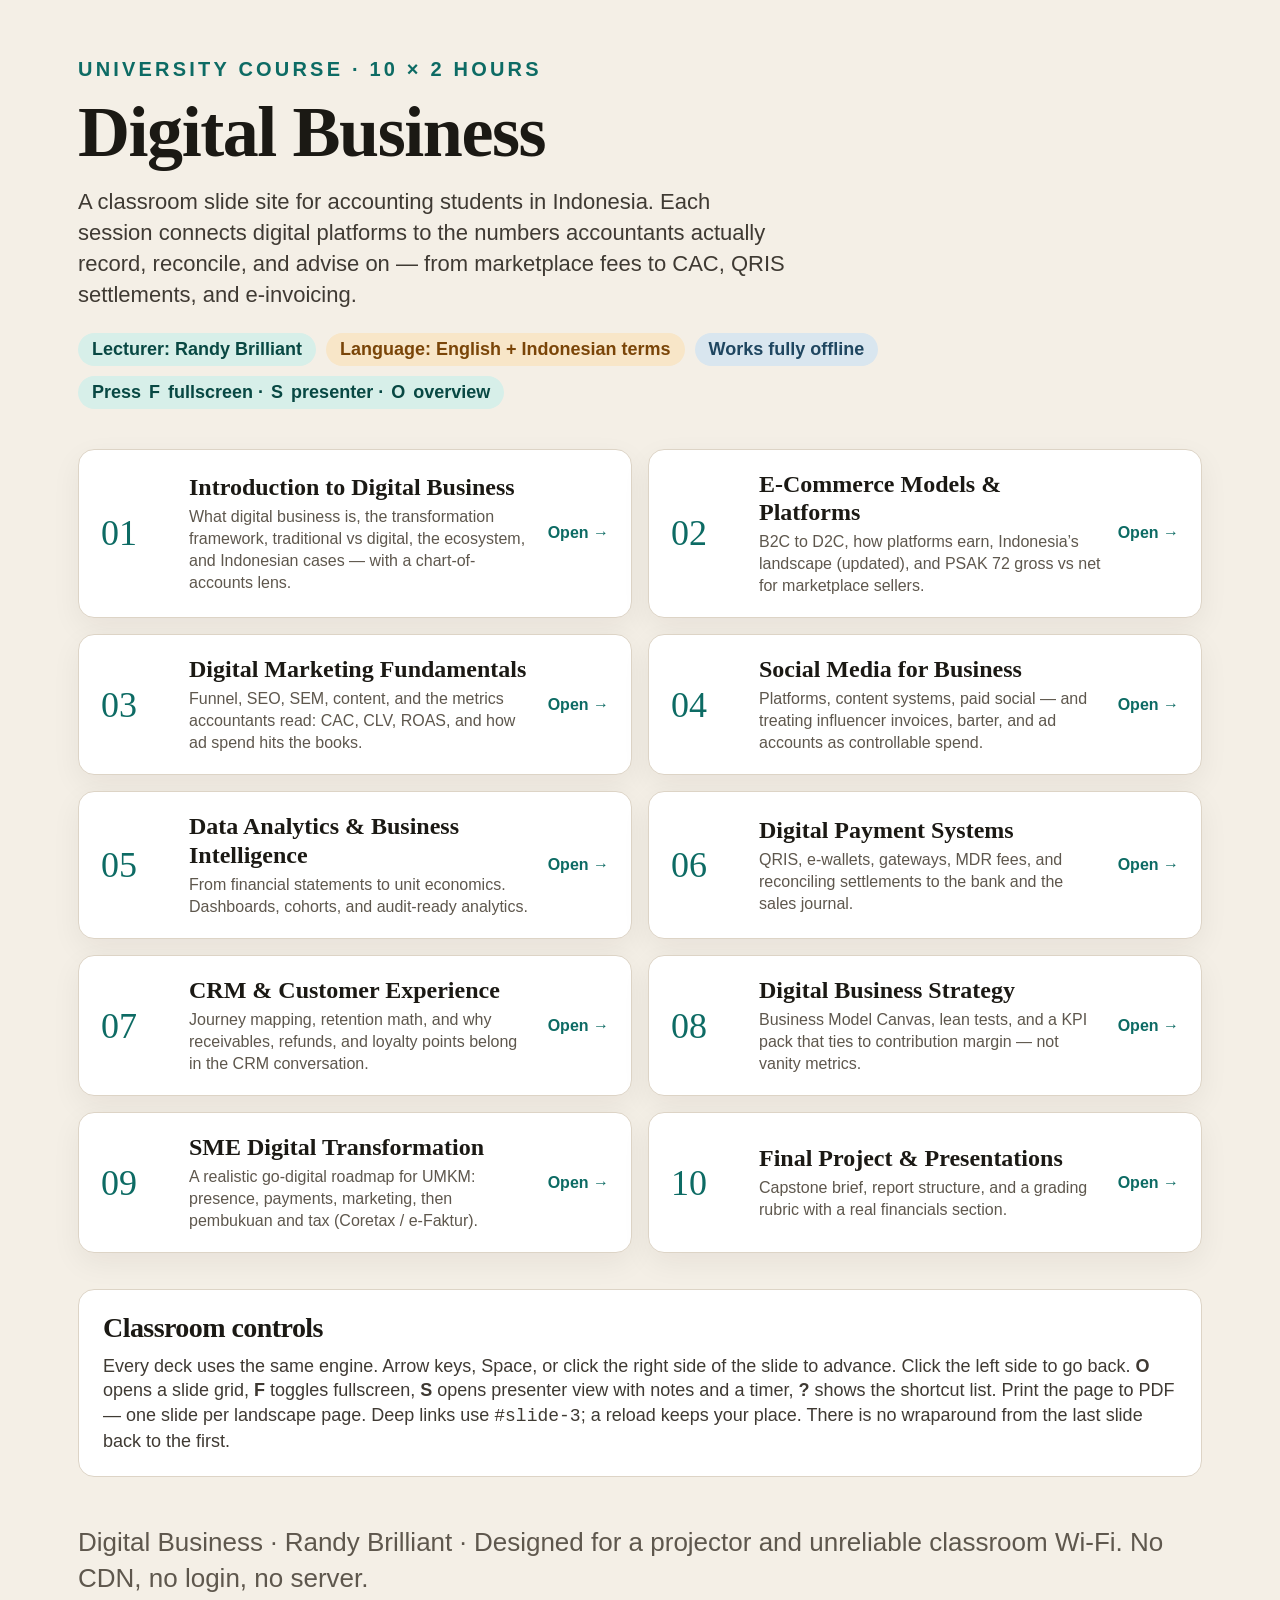
==== index.html @ 3be4e2f8 "Add slide engine, course hub, and complete Session 03 Shared 16:9 deck engine with hash navigation, " ====
<!DOCTYPE html>
<html lang="en">
<head>
  <meta charset="utf-8">
  <meta name="viewport" content="width=device-width, initial-scale=1">
  <title>Digital Business — Course Hub</title>
  <meta name="description" content="Slide decks for a 10-session Digital Business course taught to accounting students in Indonesia.">
  <link rel="icon" href="assets/img/mark.svg" type="image/svg+xml">
  <link rel="stylesheet" href="assets/css/deck.css">
</head>
<body class="hub">
  <main class="hub-wrap">
    <header class="hub-hero">
      <p class="kicker">University course · 10 × 2 hours</p>
      <h1>Digital Business</h1>
      <p class="lede">A classroom slide site for accounting students in Indonesia. Each session connects digital platforms to the numbers accountants actually record, reconcile, and advise on — from marketplace fees to CAC, QRIS settlements, and e-invoicing.</p>
      <div class="hub-meta">
        <span class="chip">Lecturer: Randy Brilliant</span>
        <span class="chip amber">Language: English + Indonesian terms</span>
        <span class="chip navy">Works fully offline</span>
        <span class="chip">Press <strong>F</strong> fullscreen · <strong>S</strong> presenter · <strong>O</strong> overview</span>
      </div>
    </header>

    <section class="session-grid" aria-label="Sessions">
      <a class="session-card" href="sessions/01.html">
        <div class="num">01</div>
        <div>
          <h3>Introduction to Digital Business</h3>
          <p>What digital business is, the transformation framework, traditional vs digital, the ecosystem, and Indonesian cases — with a chart-of-accounts lens.</p>
        </div>
        <span class="go">Open →</span>
      </a>
      <a class="session-card" href="sessions/02.html">
        <div class="num">02</div>
        <div>
          <h3>E-Commerce Models &amp; Platforms</h3>
          <p>B2C to D2C, how platforms earn, Indonesia’s landscape (updated), and PSAK 72 gross vs net for marketplace sellers.</p>
        </div>
        <span class="go">Open →</span>
      </a>
      <a class="session-card" href="sessions/03.html">
        <div class="num">03</div>
        <div>
          <h3>Digital Marketing Fundamentals</h3>
          <p>Funnel, SEO, SEM, content, and the metrics accountants read: CAC, CLV, ROAS, and how ad spend hits the books.</p>
        </div>
        <span class="go">Open →</span>
      </a>
      <a class="session-card" href="sessions/04.html">
        <div class="num">04</div>
        <div>
          <h3>Social Media for Business</h3>
          <p>Platforms, content systems, paid social — and treating influencer invoices, barter, and ad accounts as controllable spend.</p>
        </div>
        <span class="go">Open →</span>
      </a>
      <a class="session-card" href="sessions/05.html">
        <div class="num">05</div>
        <div>
          <h3>Data Analytics &amp; Business Intelligence</h3>
          <p>From financial statements to unit economics. Dashboards, cohorts, and audit-ready analytics.</p>
        </div>
        <span class="go">Open →</span>
      </a>
      <a class="session-card" href="sessions/06.html">
        <div class="num">06</div>
        <div>
          <h3>Digital Payment Systems</h3>
          <p>QRIS, e-wallets, gateways, MDR fees, and reconciling settlements to the bank and the sales journal.</p>
        </div>
        <span class="go">Open →</span>
      </a>
      <a class="session-card" href="sessions/07.html">
        <div class="num">07</div>
        <div>
          <h3>CRM &amp; Customer Experience</h3>
          <p>Journey mapping, retention math, and why receivables, refunds, and loyalty points belong in the CRM conversation.</p>
        </div>
        <span class="go">Open →</span>
      </a>
      <a class="session-card" href="sessions/08.html">
        <div class="num">08</div>
        <div>
          <h3>Digital Business Strategy</h3>
          <p>Business Model Canvas, lean tests, and a KPI pack that ties to contribution margin — not vanity metrics.</p>
        </div>
        <span class="go">Open →</span>
      </a>
      <a class="session-card" href="sessions/09.html">
        <div class="num">09</div>
        <div>
          <h3>SME Digital Transformation</h3>
          <p>A realistic go-digital roadmap for UMKM: presence, payments, marketing, then pembukuan and tax (Coretax / e-Faktur).</p>
        </div>
        <span class="go">Open →</span>
      </a>
      <a class="session-card" href="sessions/10.html">
        <div class="num">10</div>
        <div>
          <h3>Final Project &amp; Presentations</h3>
          <p>Capstone brief, report structure, and a grading rubric with a real financials section.</p>
        </div>
        <span class="go">Open →</span>
      </a>
    </section>

    <section class="keys">
      <h2>Classroom controls</h2>
      <p>Every deck uses the same engine. Arrow keys, Space, or click the right side of the slide to advance. Click the left side to go back. <strong>O</strong> opens a slide grid, <strong>F</strong> toggles fullscreen, <strong>S</strong> opens presenter view with notes and a timer, <strong>?</strong> shows the shortcut list. Print the page to PDF — one slide per landscape page. Deep links use <code>#slide-3</code>; a reload keeps your place. There is no wraparound from the last slide back to the first.</p>
    </section>

    <footer class="hub-foot">
      <p>Digital Business · Randy Brilliant · Designed for a projector and unreliable classroom Wi-Fi. No CDN, no login, no server.</p>
    </footer>
  </main>
</body>
</html>
---- assets/css/deck.css ----
@font-face {
  font-family: "Source Serif 4";
  font-style: normal;
  font-weight: 400 700;
  font-display: swap;
  src: url("../fonts/source-serif-4-latin-ext.woff2") format("woff2");
  unicode-range: U+0100-02BA, U+02BD-02C5, U+02C7-02CC, U+02CE-02D7, U+02DD-02FF, U+0304, U+0308, U+0329, U+1D00-1DBF, U+1E00-1E9F, U+1EF2-1EFF, U+2020, U+20A0-20AB, U+20AD-20C0, U+2113, U+2C60-2C7F, U+A720-A7FF;
}
@font-face {
  font-family: "Source Serif 4";
  font-style: normal;
  font-weight: 400 700;
  font-display: swap;
  src: url("../fonts/source-serif-4-latin.woff2") format("woff2");
  unicode-range: U+0000-00FF, U+0131, U+0152-0153, U+02BB-02BC, U+02C6, U+02DA, U+02DC, U+0304, U+0308, U+0329, U+2000-206F, U+20AC, U+2122, U+2191, U+2193, U+2212, U+2215, U+FEFF, U+FFFD;
}
@font-face {
  font-family: "Source Sans 3";
  font-style: normal;
  font-weight: 400 700;
  font-display: swap;
  src: url("../fonts/source-sans-3-latin-ext.woff2") format("woff2");
  unicode-range: U+0100-02BA, U+02BD-02C5, U+02C7-02CC, U+02CE-02D7, U+02DD-02FF, U+0304, U+0308, U+0329, U+1D00-1DBF, U+1E00-1E9F, U+1EF2-1EFF, U+2020, U+20A0-20AB, U+20AD-20C0, U+2113, U+2C60-2C7F, U+A720-A7FF;
}
@font-face {
  font-family: "Source Sans 3";
  font-style: normal;
  font-weight: 400 700;
  font-display: swap;
  src: url("../fonts/source-sans-3-latin.woff2") format("woff2");
  unicode-range: U+0000-00FF, U+0131, U+0152-0153, U+02BB-02BC, U+02C6, U+02DA, U+02DC, U+0304, U+0308, U+0329, U+2000-206F, U+20AC, U+2122, U+2191, U+2193, U+2212, U+2215, U+FEFF, U+FFFD;
}
@font-face {
  font-family: "Source Sans 3";
  font-style: italic;
  font-weight: 400;
  font-display: swap;
  src: url("../fonts/source-sans-3-italic-latin.woff2") format("woff2");
}

:root {
  --ink: #1b1914;
  --ink-soft: #3f3a33;
  --muted: #5e574d;
  --paper: #f4efe6;
  --cream: #fffaf2;
  --card: #ffffff;
  --line: #ddd4c6;
  --teal: #0d6b64;
  --teal-deep: #084843;
  --teal-soft: #d7efe9;
  --amber: #b86a10;
  --amber-soft: #f8e6c8;
  --brick: #a43d2e;
  --brick-soft: #f6ddd6;
  --navy: #1f4660;
  --navy-soft: #d9e6ef;
  --stage-w: 1920px;
  --stage-h: 1080px;
  --pad-x: 80px;
  --pad-y: 56px;
  --radius: 18px;
  --shadow: 0 10px 30px rgba(27, 25, 20, 0.06);
}

* { box-sizing: border-box; margin: 0; padding: 0; }

html, body {
  height: 100%;
}

body.deck-body {
  background: #2a2620;
  color: var(--ink);
  font-family: "Source Sans 3", "Segoe UI", sans-serif;
  overflow: hidden;
}

/* ===== Stage scaling (reveal.js-style) ===== */
.viewport {
  position: fixed;
  inset: 0;
  display: flex;
  align-items: center;
  justify-content: center;
  background: #2a2620;
}

.stage {
  width: var(--stage-w);
  height: var(--stage-h);
  position: relative;
  background: var(--paper);
  overflow: hidden;
  transform-origin: center center;
}

.slide {
  position: absolute;
  inset: 0;
  display: none;
  overflow: hidden;
  background: var(--paper);
}

.slide.is-active {
  display: flex;
  flex-direction: column;
}

.slide-inner {
  flex: 1;
  min-height: 0;
  padding: var(--pad-y) var(--pad-x) 72px;
  display: flex;
  flex-direction: column;
  gap: 22px;
}

.slide.dark {
  background: #132826;
  color: #f6f1e8;
}
.slide.dark .kicker { color: #8ed8cf; }
.slide.dark .muted,
.slide.dark .lede { color: #d6cfc2; }
.slide.dark .card {
  background: #1c3a36;
  border-color: #2d544e;
  color: #f6f1e8;
}
.slide.ink {
  background: #1b1914;
  color: #f6f1e8;
}
.slide.ink .kicker { color: #e0b56a; }
.slide.ink .lede { color: #d5cbb8; }

/* ===== Type ===== */
.kicker {
  font-size: 20px;
  font-weight: 700;
  letter-spacing: 0.16em;
  text-transform: uppercase;
  color: var(--teal);
}

h1, .display {
  font-family: "Source Serif 4", Georgia, serif;
  font-weight: 600;
  font-size: 76px;
  line-height: 1.08;
  letter-spacing: -0.02em;
}

h2 {
  font-family: "Source Serif 4", Georgia, serif;
  font-weight: 600;
  font-size: 50px;
  line-height: 1.12;
  letter-spacing: -0.02em;
}

h3 {
  font-family: "Source Serif 4", Georgia, serif;
  font-weight: 600;
  font-size: 30px;
  line-height: 1.2;
}

.lede {
  font-size: 28px;
  line-height: 1.4;
  color: var(--ink-soft);
  max-width: 58ch;
}

p, li, td, th, .body {
  font-size: 26px;
  line-height: 1.38;
}

.small, .source, .hint {
  font-size: 18px;
  line-height: 1.35;
  color: var(--muted);
}

em { font-style: italic; }
strong { font-weight: 700; }

/* ===== Chrome ===== */
.chrome {
  position: absolute;
  left: 0;
  right: 0;
  bottom: 0;
  height: 56px;
  padding: 0 28px;
  display: flex;
  align-items: center;
  justify-content: space-between;
  background: linear-gradient(180deg, transparent, rgba(244, 239, 230, 0.96) 36%);
  z-index: 5;
  pointer-events: none;
}

.slide.dark ~ .chrome,
.stage:has(.slide.dark.is-active) .chrome,
.stage:has(.slide.ink.is-active) .chrome {
  background: linear-gradient(180deg, transparent, rgba(19, 40, 38, 0.96) 36%);
  color: #efe8da;
}

.chrome a,
.chrome button {
  pointer-events: auto;
  font: inherit;
  font-size: 18px;
  font-weight: 600;
  color: var(--teal-deep);
  background: none;
  border: 0;
  cursor: pointer;
  text-decoration: none;
}

.stage:has(.slide.dark.is-active) .chrome a,
.stage:has(.slide.dark.is-active) .chrome button,
.stage:has(.slide.ink.is-active) .chrome a,
.stage:has(.slide.ink.is-active) .chrome button {
  color: #d8efe9;
}

.chrome-mid {
  display: flex;
  align-items: center;
  gap: 18px;
  font-size: 18px;
  font-weight: 600;
  color: var(--muted);
}

.progress {
  position: absolute;
  left: 0;
  right: 0;
  bottom: 0;
  height: 6px;
  background: #e4dccf;
  z-index: 6;
}

.progress > span {
  display: block;
  height: 100%;
  width: 0;
  background: var(--teal);
}

/* ===== Common UI ===== */
.chips {
  display: flex;
  flex-wrap: wrap;
  gap: 10px;
}

.chip {
  display: inline-flex;
  align-items: center;
  gap: 8px;
  padding: 6px 14px;
  border-radius: 999px;
  background: var(--teal-soft);
  color: var(--teal-deep);
  font-size: 18px;
  font-weight: 600;
}

.chip.amber { background: var(--amber-soft); color: #7a4508; }
.chip.brick { background: var(--brick-soft); color: #7a2a1f; }
.chip.navy { background: var(--navy-soft); color: var(--navy); }

.row {
  display: flex;
  gap: 24px;
  min-height: 0;
  flex: 1;
}

.col {
  flex: 1;
  min-width: 0;
  display: flex;
  flex-direction: column;
  gap: 16px;
}

.grid {
  display: grid;
  gap: 18px;
  min-height: 0;
  flex: 1;
}

.grid-2 { grid-template-columns: 1fr 1fr; }
.grid-3 { grid-template-columns: 1fr 1fr 1fr; }
.grid-4 { grid-template-columns: 1fr 1fr 1fr 1fr; }

.card {
  background: var(--card);
  border: 1px solid var(--line);
  border-radius: var(--radius);
  padding: 22px 24px;
  box-shadow: var(--shadow);
  min-height: 0;
}

.card .label {
  font-size: 16px;
  font-weight: 700;
  letter-spacing: 0.12em;
  text-transform: uppercase;
  color: var(--teal);
  margin-bottom: 8px;
}

.stat {
  background: var(--card);
  border: 1px solid var(--line);
  border-radius: var(--radius);
  padding: 20px 22px;
}

.stat .num {
  font-family: "Source Serif 4", Georgia, serif;
  font-size: 44px;
  font-weight: 600;
  line-height: 1;
  color: var(--teal-deep);
}

.stat .cap {
  margin-top: 8px;
  font-size: 20px;
  color: var(--ink-soft);
}

.callout {
  background: var(--teal-soft);
  border-left: 8px solid var(--teal);
  border-radius: 12px;
  padding: 18px 22px;
  font-size: 24px;
  line-height: 1.35;
}

.callout.amber {
  background: var(--amber-soft);
  border-left-color: var(--amber);
}

.callout.brick {
  background: var(--brick-soft);
  border-left-color: var(--brick);
}

.list {
  display: flex;
  flex-direction: column;
  gap: 12px;
}

.list li {
  list-style: none;
  padding-left: 28px;
  position: relative;
}

.list li::before {
  content: "";
  position: absolute;
  left: 0;
  top: 0.55em;
  width: 12px;
  height: 12px;
  border-radius: 50%;
  background: var(--teal);
}

table.data {
  width: 100%;
  border-collapse: collapse;
  background: var(--card);
  border-radius: var(--radius);
  overflow: hidden;
  border: 1px solid var(--line);
}

table.data th,
table.data td {
  text-align: left;
  padding: 14px 18px;
  border-bottom: 1px solid var(--line);
  vertical-align: top;
}

table.data th {
  background: #ece4d6;
  font-size: 20px;
  font-weight: 700;
  letter-spacing: 0.04em;
  text-transform: uppercase;
  color: var(--ink-soft);
}

table.data tr:last-child td { border-bottom: 0; }
table.data td.num,
table.data th.num { text-align: right; font-variant-numeric: tabular-nums; }

.agenda {
  display: grid;
  grid-template-columns: 1fr 1fr;
  gap: 16px 28px;
  flex: 1;
}

.agenda-item {
  display: grid;
  grid-template-columns: 72px 1fr;
  gap: 16px;
  align-items: start;
  background: var(--card);
  border: 1px solid var(--line);
  border-radius: var(--radius);
  padding: 18px 20px;
}

.agenda-item .n {
  font-family: "Source Serif 4", Georgia, serif;
  font-size: 36px;
  font-weight: 600;
  color: var(--teal);
  line-height: 1;
}

/* Funnel: Awareness is the WIDE top */
.funnel {
  display: flex;
  flex-direction: column;
  align-items: center;
  justify-content: center;
  gap: 10px;
  flex: 1;
}

.funnel-band {
  display: flex;
  align-items: center;
  justify-content: center;
  height: 86px;
  color: #fff;
  font-weight: 700;
  font-size: 24px;
  letter-spacing: 0.06em;
  text-transform: uppercase;
  clip-path: polygon(6% 0, 94% 0, 88% 100%, 12% 100%);
}

.funnel-band.w1 { width: 92%; background: #1a7a72; clip-path: polygon(2% 0, 98% 0, 90% 100%, 10% 100%); }
.funnel-band.w2 { width: 78%; background: #1f6280; clip-path: polygon(5% 0, 95% 0, 88% 100%, 12% 100%); }
.funnel-band.w3 { width: 64%; background: #c47b17; clip-path: polygon(6% 0, 94% 0, 86% 100%, 14% 100%); }
.funnel-band.w4 { width: 50%; background: #8a4f2c; clip-path: polygon(8% 0, 92% 0, 82% 100%, 18% 100%); }
.funnel-band.w5 { width: 36%; background: #8d3328; clip-path: polygon(10% 0, 90% 0, 78% 100%, 22% 100%); }

.stage-list {
  display: flex;
  flex-direction: column;
  gap: 12px;
}

.stage-row {
  display: grid;
  grid-template-columns: 56px 1fr;
  gap: 14px;
  align-items: start;
}

.stage-row .dot {
  width: 48px;
  height: 48px;
  border-radius: 12px;
  display: flex;
  align-items: center;
  justify-content: center;
  color: #fff;
  font-weight: 700;
  font-size: 18px;
}

.formula {
  font-family: "Source Serif 4", Georgia, serif;
  font-size: 32px;
  background: var(--card);
  border: 1px solid var(--line);
  border-radius: 14px;
  padding: 16px 20px;
}

.timer-hint {
  display: inline-flex;
  align-items: center;
  gap: 8px;
  background: var(--amber-soft);
  color: #7a4508;
  font-weight: 700;
  font-size: 20px;
  padding: 8px 14px;
  border-radius: 999px;
}

.notes { display: none; }

/* Title slide */
.slide-title .slide-inner {
  justify-content: flex-end;
  padding-bottom: 100px;
}
.slide-title .meta {
  display: flex;
  gap: 28px;
  font-size: 22px;
  color: var(--muted);
}

/* Overview mode */
body.overview .viewport { overflow: auto; align-items: flex-start; }
body.overview .stage {
  transform: none !important;
  width: 100%;
  height: auto;
  display: grid;
  grid-template-columns: repeat(auto-fill, minmax(360px, 1fr));
  gap: 16px;
  padding: 24px;
  background: #2a2620;
}
body.overview .slide {
  position: relative;
  display: flex !important;
  width: 1920px;
  height: 1080px;
  transform: scale(0.1875);
  transform-origin: top left;
  margin: 0 0 -877.5px 0;
  cursor: pointer;
  outline: 3px solid transparent;
  box-shadow: 0 0 0 1px #4a4338;
}
body.overview .slide.is-active {
  outline-color: #e0b56a;
}
body.overview .chrome,
body.overview .progress { display: none; }

/* Help */
.help {
  display: none;
  position: fixed;
  inset: 0;
  background: rgba(27, 25, 20, 0.55);
  z-index: 20;
  align-items: center;
  justify-content: center;
}
.help.open { display: flex; }
.help-card {
  width: 720px;
  background: var(--cream);
  border-radius: 20px;
  padding: 36px 40px;
  box-shadow: 0 24px 60px rgba(0,0,0,.25);
}
.help-card h2 { font-size: 36px; margin-bottom: 16px; }
.help-card table { width: 100%; border-collapse: collapse; }
.help-card td { font-size: 22px; padding: 8px 0; border-bottom: 1px solid var(--line); }
.help-card td:first-child { font-weight: 700; width: 38%; }

/* ===== Hub ===== */
body.hub {
  background: var(--paper);
  color: var(--ink);
  font-family: "Source Sans 3", "Segoe UI", sans-serif;
  overflow: auto;
  min-height: 100%;
}

.hub-wrap {
  max-width: 1180px;
  margin: 0 auto;
  padding: 56px 28px 80px;
}

.hub-hero h1 {
  font-size: clamp(44px, 7vw, 72px);
  margin: 10px 0 16px;
}

.hub-hero .lede {
  font-size: 22px;
}

.hub-meta {
  display: flex;
  flex-wrap: wrap;
  gap: 10px;
  margin: 22px 0 40px;
}

.session-grid {
  display: grid;
  grid-template-columns: repeat(2, 1fr);
  gap: 16px;
}

.session-card {
  display: grid;
  grid-template-columns: 72px 1fr auto;
  gap: 16px;
  align-items: center;
  background: var(--card);
  border: 1px solid var(--line);
  border-radius: 16px;
  padding: 20px 22px;
  text-decoration: none;
  color: inherit;
  box-shadow: var(--shadow);
}

.session-card:hover {
  border-color: var(--teal);
  transform: translateY(-2px);
}

.session-card .num {
  font-family: "Source Serif 4", Georgia, serif;
  font-size: 36px;
  color: var(--teal);
}

.session-card h3 { font-size: 24px; }
.session-card p { font-size: 16px; color: var(--muted); margin-top: 4px; }
.session-card .go { color: var(--teal); font-weight: 700; }

.hub-foot {
  margin-top: 48px;
  color: var(--muted);
  font-size: 16px;
}

.keys {
  margin-top: 36px;
  background: var(--card);
  border: 1px solid var(--line);
  border-radius: 16px;
  padding: 22px 24px;
}

.keys h2 { font-size: 28px; margin-bottom: 10px; }
.keys p { font-size: 18px; color: var(--ink-soft); }

@media (max-width: 800px) {
  .session-grid { grid-template-columns: 1fr; }
  .session-card { grid-template-columns: 56px 1fr; }
  .session-card .go { display: none; }
}

/* ===== Print / PDF ===== */
@media print {
  @page { size: 13.333in 7.5in landscape; margin: 0; }
  body.deck-body {
    background: #fff !important;
    overflow: visible !important;
  }
  .viewport {
    position: static;
    display: block;
    background: #fff;
  }
  .stage {
    transform: none !important;
    width: 13.333in;
    height: auto;
    overflow: visible;
    background: transparent;
  }
  .slide {
    position: relative;
    display: flex !important;
    width: 13.333in;
    height: 7.5in;
    page-break-after: always;
    break-after: page;
    overflow: hidden;
  }
  .slide:last-child { page-break-after: auto; }
  .chrome, .progress, .help { display: none !important; }
  .slide-inner { padding-bottom: 40px; }
}
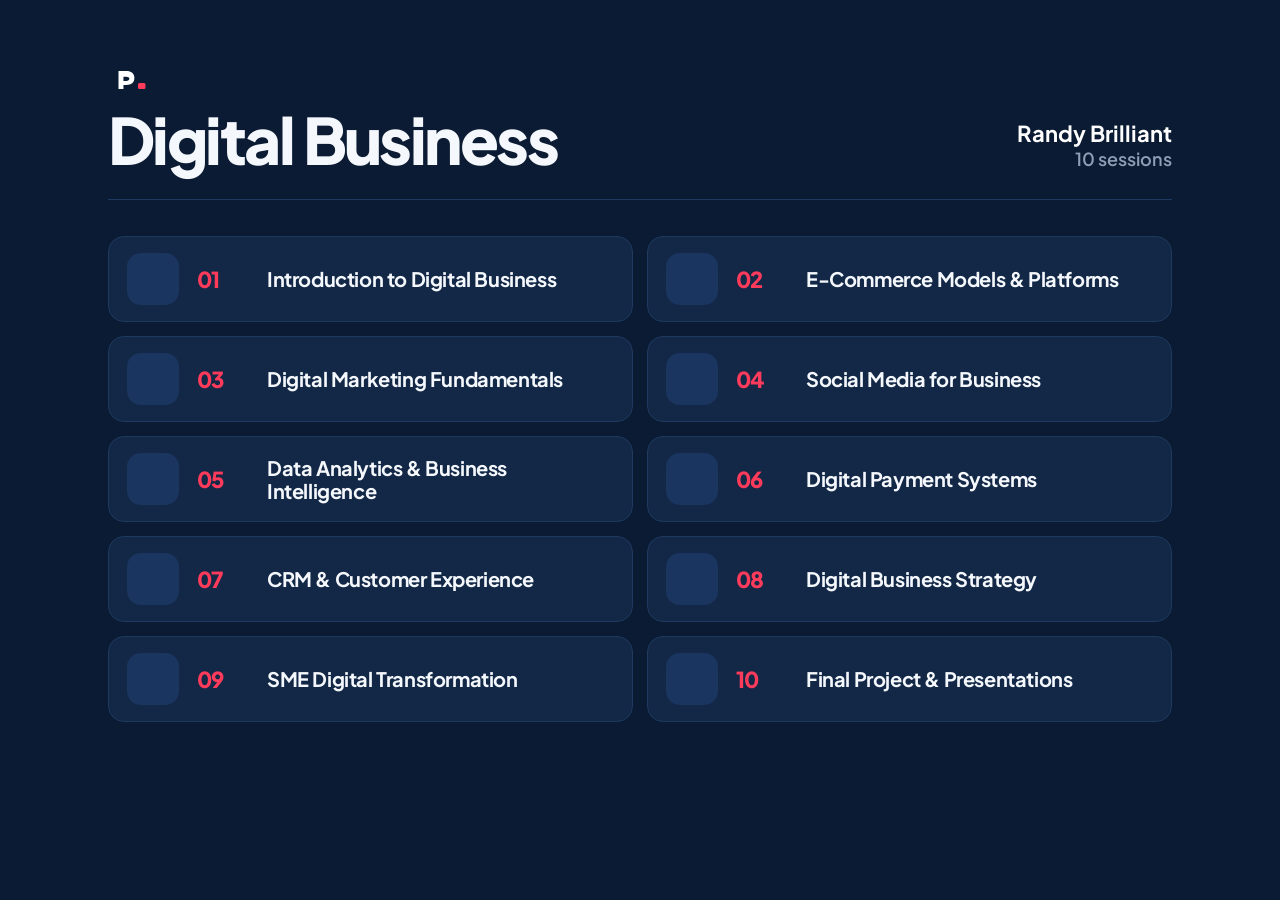
==== commit f0cfb074: "Redesign hub and Session 03 as an infographic deck Replace the cream/teal theme with a navy + accent" ====
--- a/index.html
+++ b/index.html
@@ -3,116 +3,72 @@
 <head>
   <meta charset="utf-8">
   <meta name="viewport" content="width=device-width, initial-scale=1">
-  <title>Digital Business — Course Hub</title>
-  <meta name="description" content="Slide decks for a 10-session Digital Business course taught to accounting students in Indonesia.">
+  <title>Digital Business — Randy Brilliant</title>
   <link rel="icon" href="assets/img/mark.svg" type="image/svg+xml">
   <link rel="stylesheet" href="assets/css/deck.css">
 </head>
 <body class="hub">
   <main class="hub-wrap">
     <header class="hub-hero">
-      <p class="kicker">University course · 10 × 2 hours</p>
-      <h1>Digital Business</h1>
-      <p class="lede">A classroom slide site for accounting students in Indonesia. Each session connects digital platforms to the numbers accountants actually record, reconcile, and advise on — from marketplace fees to CAC, QRIS settlements, and e-invoicing.</p>
-      <div class="hub-meta">
-        <span class="chip">Lecturer: Randy Brilliant</span>
-        <span class="chip amber">Language: English + Indonesian terms</span>
-        <span class="chip navy">Works fully offline</span>
-        <span class="chip">Press <strong>F</strong> fullscreen · <strong>S</strong> presenter · <strong>O</strong> overview</span>
+      <div>
+        <img src="assets/img/mark.svg" alt="Digital Business" width="48" height="48">
+        <h1>Digital Business</h1>
       </div>
+      <p class="who"><strong>Randy Brilliant</strong>10 sessions</p>
     </header>
 
     <section class="session-grid" aria-label="Sessions">
       <a class="session-card" href="sessions/01.html">
-        <div class="num">01</div>
-        <div>
-          <h3>Introduction to Digital Business</h3>
-          <p>What digital business is, the transformation framework, traditional vs digital, the ecosystem, and Indonesian cases — with a chart-of-accounts lens.</p>
-        </div>
-        <span class="go">Open →</span>
+        <span class="glyph"><span class="ico" style="--ico:url('assets/icons/building-2.svg')"></span></span>
+        <span class="num">01</span>
+        <h3>Introduction to Digital Business</h3>
       </a>
       <a class="session-card" href="sessions/02.html">
-        <div class="num">02</div>
-        <div>
-          <h3>E-Commerce Models &amp; Platforms</h3>
-          <p>B2C to D2C, how platforms earn, Indonesia’s landscape (updated), and PSAK 72 gross vs net for marketplace sellers.</p>
-        </div>
-        <span class="go">Open →</span>
+        <span class="glyph"><span class="ico" style="--ico:url('assets/icons/shopping-bag.svg')"></span></span>
+        <span class="num">02</span>
+        <h3>E-Commerce Models &amp; Platforms</h3>
       </a>
       <a class="session-card" href="sessions/03.html">
-        <div class="num">03</div>
-        <div>
-          <h3>Digital Marketing Fundamentals</h3>
-          <p>Funnel, SEO, SEM, content, and the metrics accountants read: CAC, CLV, ROAS, and how ad spend hits the books.</p>
-        </div>
-        <span class="go">Open →</span>
+        <span class="glyph"><span class="ico" style="--ico:url('assets/icons/megaphone.svg')"></span></span>
+        <span class="num">03</span>
+        <h3>Digital Marketing Fundamentals</h3>
       </a>
       <a class="session-card" href="sessions/04.html">
-        <div class="num">04</div>
-        <div>
-          <h3>Social Media for Business</h3>
-          <p>Platforms, content systems, paid social — and treating influencer invoices, barter, and ad accounts as controllable spend.</p>
-        </div>
-        <span class="go">Open →</span>
+        <span class="glyph"><span class="ico" style="--ico:url('assets/icons/share-2.svg')"></span></span>
+        <span class="num">04</span>
+        <h3>Social Media for Business</h3>
       </a>
       <a class="session-card" href="sessions/05.html">
-        <div class="num">05</div>
-        <div>
-          <h3>Data Analytics &amp; Business Intelligence</h3>
-          <p>From financial statements to unit economics. Dashboards, cohorts, and audit-ready analytics.</p>
-        </div>
-        <span class="go">Open →</span>
+        <span class="glyph"><span class="ico" style="--ico:url('assets/icons/chart-bar.svg')"></span></span>
+        <span class="num">05</span>
+        <h3>Data Analytics &amp; Business Intelligence</h3>
       </a>
       <a class="session-card" href="sessions/06.html">
-        <div class="num">06</div>
-        <div>
-          <h3>Digital Payment Systems</h3>
-          <p>QRIS, e-wallets, gateways, MDR fees, and reconciling settlements to the bank and the sales journal.</p>
-        </div>
-        <span class="go">Open →</span>
+        <span class="glyph"><span class="ico" style="--ico:url('assets/icons/credit-card.svg')"></span></span>
+        <span class="num">06</span>
+        <h3>Digital Payment Systems</h3>
       </a>
       <a class="session-card" href="sessions/07.html">
-        <div class="num">07</div>
-        <div>
-          <h3>CRM &amp; Customer Experience</h3>
-          <p>Journey mapping, retention math, and why receivables, refunds, and loyalty points belong in the CRM conversation.</p>
-        </div>
-        <span class="go">Open →</span>
+        <span class="glyph"><span class="ico" style="--ico:url('assets/icons/users.svg')"></span></span>
+        <span class="num">07</span>
+        <h3>CRM &amp; Customer Experience</h3>
       </a>
       <a class="session-card" href="sessions/08.html">
-        <div class="num">08</div>
-        <div>
-          <h3>Digital Business Strategy</h3>
-          <p>Business Model Canvas, lean tests, and a KPI pack that ties to contribution margin — not vanity metrics.</p>
-        </div>
-        <span class="go">Open →</span>
+        <span class="glyph"><span class="ico" style="--ico:url('assets/icons/target.svg')"></span></span>
+        <span class="num">08</span>
+        <h3>Digital Business Strategy</h3>
       </a>
       <a class="session-card" href="sessions/09.html">
-        <div class="num">09</div>
-        <div>
-          <h3>SME Digital Transformation</h3>
-          <p>A realistic go-digital roadmap for UMKM: presence, payments, marketing, then pembukuan and tax (Coretax / e-Faktur).</p>
-        </div>
-        <span class="go">Open →</span>
+        <span class="glyph"><span class="ico" style="--ico:url('assets/icons/store.svg')"></span></span>
+        <span class="num">09</span>
+        <h3>SME Digital Transformation</h3>
       </a>
       <a class="session-card" href="sessions/10.html">
-        <div class="num">10</div>
-        <div>
-          <h3>Final Project &amp; Presentations</h3>
-          <p>Capstone brief, report structure, and a grading rubric with a real financials section.</p>
-        </div>
-        <span class="go">Open →</span>
+        <span class="glyph"><span class="ico" style="--ico:url('assets/icons/presentation.svg')"></span></span>
+        <span class="num">10</span>
+        <h3>Final Project &amp; Presentations</h3>
       </a>
     </section>
-
-    <section class="keys">
-      <h2>Classroom controls</h2>
-      <p>Every deck uses the same engine. Arrow keys, Space, or click the right side of the slide to advance. Click the left side to go back. <strong>O</strong> opens a slide grid, <strong>F</strong> toggles fullscreen, <strong>S</strong> opens presenter view with notes and a timer, <strong>?</strong> shows the shortcut list. Print the page to PDF — one slide per landscape page. Deep links use <code>#slide-3</code>; a reload keeps your place. There is no wraparound from the last slide back to the first.</p>
-    </section>
-
-    <footer class="hub-foot">
-      <p>Digital Business · Randy Brilliant · Designed for a projector and unreliable classroom Wi-Fi. No CDN, no login, no server.</p>
-    </footer>
   </main>
 </body>
 </html>
--- a/assets/css/deck.css
+++ b/assets/css/deck.css
@@ -1,89 +1,80 @@
 @font-face {
-  font-family: "Source Serif 4";
+  font-family: "Plus Jakarta Sans";
   font-style: normal;
-  font-weight: 400 700;
-  font-display: swap;
-  src: url("../fonts/source-serif-4-latin-ext.woff2") format("woff2");
-  unicode-range: U+0100-02BA, U+02BD-02C5, U+02C7-02CC, U+02CE-02D7, U+02DD-02FF, U+0304, U+0308, U+0329, U+1D00-1DBF, U+1E00-1E9F, U+1EF2-1EFF, U+2020, U+20A0-20AB, U+20AD-20C0, U+2113, U+2C60-2C7F, U+A720-A7FF;
-}
-@font-face {
-  font-family: "Source Serif 4";
-  font-style: normal;
-  font-weight: 400 700;
-  font-display: swap;
-  src: url("../fonts/source-serif-4-latin.woff2") format("woff2");
-  unicode-range: U+0000-00FF, U+0131, U+0152-0153, U+02BB-02BC, U+02C6, U+02DA, U+02DC, U+0304, U+0308, U+0329, U+2000-206F, U+20AC, U+2122, U+2191, U+2193, U+2212, U+2215, U+FEFF, U+FFFD;
-}
-@font-face {
-  font-family: "Source Sans 3";
-  font-style: normal;
-  font-weight: 400 700;
-  font-display: swap;
-  src: url("../fonts/source-sans-3-latin-ext.woff2") format("woff2");
-  unicode-range: U+0100-02BA, U+02BD-02C5, U+02C7-02CC, U+02CE-02D7, U+02DD-02FF, U+0304, U+0308, U+0329, U+1D00-1DBF, U+1E00-1E9F, U+1EF2-1EFF, U+2020, U+20A0-20AB, U+20AD-20C0, U+2113, U+2C60-2C7F, U+A720-A7FF;
-}
-@font-face {
-  font-family: "Source Sans 3";
-  font-style: normal;
-  font-weight: 400 700;
-  font-display: swap;
-  src: url("../fonts/source-sans-3-latin.woff2") format("woff2");
-  unicode-range: U+0000-00FF, U+0131, U+0152-0153, U+02BB-02BC, U+02C6, U+02DA, U+02DC, U+0304, U+0308, U+0329, U+2000-206F, U+20AC, U+2122, U+2191, U+2193, U+2212, U+2215, U+FEFF, U+FFFD;
-}
-@font-face {
-  font-family: "Source Sans 3";
-  font-style: italic;
   font-weight: 400;
   font-display: swap;
-  src: url("../fonts/source-sans-3-italic-latin.woff2") format("woff2");
+  src: url("../fonts/plus-jakarta-sans-400.woff2") format("woff2");
+}
+@font-face {
+  font-family: "Plus Jakarta Sans";
+  font-style: normal;
+  font-weight: 500;
+  font-display: swap;
+  src: url("../fonts/plus-jakarta-sans-500.woff2") format("woff2");
+}
+@font-face {
+  font-family: "Plus Jakarta Sans";
+  font-style: normal;
+  font-weight: 600;
+  font-display: swap;
+  src: url("../fonts/plus-jakarta-sans-600.woff2") format("woff2");
+}
+@font-face {
+  font-family: "Plus Jakarta Sans";
+  font-style: normal;
+  font-weight: 700;
+  font-display: swap;
+  src: url("../fonts/plus-jakarta-sans-700.woff2") format("woff2");
+}
+@font-face {
+  font-family: "Plus Jakarta Sans";
+  font-style: normal;
+  font-weight: 800;
+  font-display: swap;
+  src: url("../fonts/plus-jakarta-sans-800.woff2") format("woff2");
 }
 
 :root {
-  --ink: #1b1914;
-  --ink-soft: #3f3a33;
-  --muted: #5e574d;
-  --paper: #f4efe6;
-  --cream: #fffaf2;
-  --card: #ffffff;
-  --line: #ddd4c6;
-  --teal: #0d6b64;
-  --teal-deep: #084843;
-  --teal-soft: #d7efe9;
-  --amber: #b86a10;
-  --amber-soft: #f8e6c8;
-  --brick: #a43d2e;
-  --brick-soft: #f6ddd6;
-  --navy: #1f4660;
-  --navy-soft: #d9e6ef;
+  --navy: #0A1B33;
+  --navy-2: #122846;
+  --ink: #102033;
+  --muted: #5C6B7C;
+  --paper: #EEF1F6;
+  --card: #FFFFFF;
+  --line: #D5DCE6;
+  --accent: #FF3B5C;
+  --accent-soft: #FFE3E9;
+  --blue: #1F6FEB;
+  --blue-soft: #E4EEFF;
+  --green: #0C9A72;
+  --green-soft: #D8F4EB;
+  --amber: #E39B00;
+  --amber-soft: #FFF1CC;
   --stage-w: 1920px;
   --stage-h: 1080px;
   --pad-x: 80px;
-  --pad-y: 56px;
-  --radius: 18px;
-  --shadow: 0 10px 30px rgba(27, 25, 20, 0.06);
+  --pad-y: 52px;
+  --radius: 22px;
 }
 
 * { box-sizing: border-box; margin: 0; padding: 0; }
 
-html, body {
-  height: 100%;
-}
+html, body { height: 100%; }
 
 body.deck-body {
-  background: #2a2620;
+  background: #060E1A;
   color: var(--ink);
-  font-family: "Source Sans 3", "Segoe UI", sans-serif;
+  font-family: "Plus Jakarta Sans", "Segoe UI", sans-serif;
   overflow: hidden;
 }
 
-/* ===== Stage scaling (reveal.js-style) ===== */
 .viewport {
   position: fixed;
   inset: 0;
   display: flex;
   align-items: center;
   justify-content: center;
-  background: #2a2620;
+  background: #060E1A;
 }
 
 .stage {
@@ -111,175 +102,198 @@
 .slide-inner {
   flex: 1;
   min-height: 0;
-  padding: var(--pad-y) var(--pad-x) 72px;
-  display: flex;
-  flex-direction: column;
-  gap: 22px;
-}
-
-.slide.dark {
-  background: #132826;
-  color: #f6f1e8;
-}
-.slide.dark .kicker { color: #8ed8cf; }
-.slide.dark .muted,
-.slide.dark .lede { color: #d6cfc2; }
-.slide.dark .card {
-  background: #1c3a36;
-  border-color: #2d544e;
-  color: #f6f1e8;
-}
+  padding: var(--pad-y) var(--pad-x) 70px;
+  display: flex;
+  flex-direction: column;
+  gap: 28px;
+}
+
 .slide.ink {
-  background: #1b1914;
-  color: #f6f1e8;
-}
-.slide.ink .kicker { color: #e0b56a; }
-.slide.ink .lede { color: #d5cbb8; }
-
-/* ===== Type ===== */
+  background: var(--navy);
+  color: #F4F7FB;
+}
+.slide.ink .kicker { color: var(--accent); }
+.slide.ink .muted { color: #9AABC0; }
+
 .kicker {
-  font-size: 20px;
-  font-weight: 700;
-  letter-spacing: 0.16em;
+  font-size: 18px;
+  font-weight: 700;
+  letter-spacing: 0.18em;
   text-transform: uppercase;
-  color: var(--teal);
-}
-
-h1, .display {
-  font-family: "Source Serif 4", Georgia, serif;
-  font-weight: 600;
-  font-size: 76px;
-  line-height: 1.08;
+  color: var(--accent);
+}
+
+h1 {
+  font-weight: 800;
+  font-size: 84px;
+  line-height: 0.98;
+  letter-spacing: -0.04em;
+}
+
+h2 {
+  font-weight: 800;
+  font-size: 52px;
+  line-height: 1.05;
+  letter-spacing: -0.035em;
+}
+
+h3 {
+  font-weight: 700;
+  font-size: 28px;
+  line-height: 1.15;
   letter-spacing: -0.02em;
 }
 
-h2 {
-  font-family: "Source Serif 4", Georgia, serif;
-  font-weight: 600;
-  font-size: 50px;
-  line-height: 1.12;
-  letter-spacing: -0.02em;
-}
-
-h3 {
-  font-family: "Source Serif 4", Georgia, serif;
-  font-weight: 600;
-  font-size: 30px;
-  line-height: 1.2;
-}
-
 .lede {
-  font-size: 28px;
-  line-height: 1.4;
-  color: var(--ink-soft);
-  max-width: 58ch;
-}
-
-p, li, td, th, .body {
   font-size: 26px;
-  line-height: 1.38;
-}
-
-.small, .source, .hint {
-  font-size: 18px;
-  line-height: 1.35;
+  line-height: 1.3;
   color: var(--muted);
-}
-
-em { font-style: italic; }
-strong { font-weight: 700; }
-
-/* ===== Chrome ===== */
+  max-width: 28ch;
+  font-weight: 500;
+}
+
+p, li, td, th { font-size: 24px; line-height: 1.3; }
+
+.notes { display: none; }
+
 .chrome {
   position: absolute;
-  left: 0;
-  right: 0;
-  bottom: 0;
-  height: 56px;
+  left: 0; right: 0; bottom: 0;
+  height: 52px;
   padding: 0 28px;
   display: flex;
   align-items: center;
   justify-content: space-between;
-  background: linear-gradient(180deg, transparent, rgba(244, 239, 230, 0.96) 36%);
+  background: transparent;
   z-index: 5;
   pointer-events: none;
-}
-
-.slide.dark ~ .chrome,
-.stage:has(.slide.dark.is-active) .chrome,
-.stage:has(.slide.ink.is-active) .chrome {
-  background: linear-gradient(180deg, transparent, rgba(19, 40, 38, 0.96) 36%);
-  color: #efe8da;
-}
-
-.chrome a,
-.chrome button {
+  color: var(--muted);
+  font-size: 16px;
+  font-weight: 600;
+}
+
+.slide.ink ~ .chrome,
+.stage:has(.slide.ink.is-active) .chrome { color: #8EA0B5; }
+
+.chrome a, .chrome button {
   pointer-events: auto;
   font: inherit;
-  font-size: 18px;
-  font-weight: 600;
-  color: var(--teal-deep);
+  font-size: 16px;
+  font-weight: 700;
+  color: inherit;
   background: none;
   border: 0;
   cursor: pointer;
   text-decoration: none;
 }
 
-.stage:has(.slide.dark.is-active) .chrome a,
-.stage:has(.slide.dark.is-active) .chrome button,
-.stage:has(.slide.ink.is-active) .chrome a,
-.stage:has(.slide.ink.is-active) .chrome button {
-  color: #d8efe9;
-}
-
 .chrome-mid {
   display: flex;
   align-items: center;
-  gap: 18px;
-  font-size: 18px;
-  font-weight: 600;
-  color: var(--muted);
+  gap: 16px;
 }
 
 .progress {
   position: absolute;
-  left: 0;
-  right: 0;
-  bottom: 0;
-  height: 6px;
-  background: #e4dccf;
+  left: 0; right: 0; bottom: 0;
+  height: 4px;
+  background: #D8DEE8;
   z-index: 6;
 }
-
+.slide.ink ~ .progress,
+.stage:has(.slide.ink.is-active) .progress { background: #1A2F4D; }
 .progress > span {
   display: block;
   height: 100%;
   width: 0;
-  background: var(--teal);
-}
-
-/* ===== Common UI ===== */
-.chips {
-  display: flex;
-  flex-wrap: wrap;
-  gap: 10px;
-}
-
-.chip {
-  display: inline-flex;
-  align-items: center;
-  gap: 8px;
-  padding: 6px 14px;
-  border-radius: 999px;
-  background: var(--teal-soft);
-  color: var(--teal-deep);
-  font-size: 18px;
-  font-weight: 600;
-}
-
-.chip.amber { background: var(--amber-soft); color: #7a4508; }
-.chip.brick { background: var(--brick-soft); color: #7a2a1f; }
-.chip.navy { background: var(--navy-soft); color: var(--navy); }
+  background: var(--accent);
+}
+
+.ico {
+  display: inline-block;
+  width: 1em;
+  height: 1em;
+  background: currentColor;
+  -webkit-mask: var(--ico) center / contain no-repeat;
+  mask: var(--ico) center / contain no-repeat;
+  flex: 0 0 auto;
+}
+
+.brand {
+  width: 72px;
+  height: 72px;
+  border-radius: 18px;
+  display: grid;
+  place-items: center;
+  color: #fff;
+  flex: 0 0 auto;
+}
+.brand img {
+  width: 34px;
+  height: 34px;
+  filter: brightness(0) invert(1);
+}
+.brand.lg { width: 88px; height: 88px; border-radius: 22px; }
+.brand.lg img { width: 42px; height: 42px; }
+.brand.ig { background: #E4405F; }
+.brand.tt { background: #111; }
+.brand.wa { background: #25D366; }
+.brand.go { background: #4285F4; }
+.brand.meta { background: #0082FB; }
+.brand.ga { background: #E37400; }
+.brand.shopee { background: #EE4D2D; }
+.brand.tokped { background: #42B549; }
+.brand.gopay { background: #00AED6; }
+.brand.ovo { background: #4C3494; }
+.brand.dana { background: #118EEA; }
+.brand.qris { background: #0A1B33; }
+.brand.mid { background: #0A2540; }
+.brand.xendit { background: #4573EE; }
+.brand.jurnal { background: #00A3A1; }
+.brand.accurate { background: #F37021; }
+.brand.yt { background: #FF0000; }
+.brand.mail { background: #EA4335; }
+.brand.ads { background: #1A73E8; }
+.brand.bp { background: #E31E52; }
+
+.tile {
+  background: var(--card);
+  border: 1px solid var(--line);
+  border-radius: var(--radius);
+  padding: 28px 26px;
+  display: flex;
+  flex-direction: column;
+  justify-content: center;
+  gap: 12px;
+  min-height: 0;
+}
+.slide.ink .tile {
+  background: #143052;
+  border-color: #1E4066;
+  color: #F4F7FB;
+}
+
+.tile .label {
+  font-size: 15px;
+  font-weight: 700;
+  letter-spacing: 0.14em;
+  text-transform: uppercase;
+  color: var(--muted);
+}
+.slide.ink .tile .label { color: #8EA0B5; }
+
+.grid {
+  display: grid;
+  gap: 20px;
+  min-height: 0;
+  flex: 1;
+}
+.g2 { grid-template-columns: 1fr 1fr; }
+.g3 { grid-template-columns: 1fr 1fr 1fr; }
+.g4 { grid-template-columns: 1fr 1fr 1fr 1fr; }
+.g5 { grid-template-columns: repeat(5, 1fr); }
+.g6 { grid-template-columns: repeat(3, 1fr); }
+.rows-fill { grid-auto-rows: 1fr; }
 
 .row {
   display: flex;
@@ -287,253 +301,268 @@
   min-height: 0;
   flex: 1;
 }
-
 .col {
   flex: 1;
   min-width: 0;
   display: flex;
   flex-direction: column;
-  gap: 16px;
-}
-
-.grid {
-  display: grid;
   gap: 18px;
-  min-height: 0;
-  flex: 1;
-}
-
-.grid-2 { grid-template-columns: 1fr 1fr; }
-.grid-3 { grid-template-columns: 1fr 1fr 1fr; }
-.grid-4 { grid-template-columns: 1fr 1fr 1fr 1fr; }
-
-.card {
+}
+
+.metric {
   background: var(--card);
   border: 1px solid var(--line);
   border-radius: var(--radius);
   padding: 22px 24px;
-  box-shadow: var(--shadow);
-  min-height: 0;
-}
-
-.card .label {
-  font-size: 16px;
-  font-weight: 700;
-  letter-spacing: 0.12em;
+  display: flex;
+  flex-direction: column;
+  justify-content: center;
+  min-height: 0;
+}
+.metric .num {
+  font-size: 56px;
+  font-weight: 800;
+  letter-spacing: -0.045em;
+  line-height: 1;
+  color: var(--navy);
+}
+.metric .cap {
+  margin-top: 10px;
+  font-size: 18px;
+  font-weight: 600;
+  color: var(--muted);
+  letter-spacing: 0.04em;
   text-transform: uppercase;
-  color: var(--teal);
-  margin-bottom: 8px;
-}
-
-.stat {
+}
+
+.ico-tile {
   background: var(--card);
   border: 1px solid var(--line);
   border-radius: var(--radius);
-  padding: 20px 22px;
-}
-
-.stat .num {
-  font-family: "Source Serif 4", Georgia, serif;
-  font-size: 44px;
+  padding: 26px 22px;
+  display: flex;
+  flex-direction: column;
+  align-items: flex-start;
+  justify-content: center;
+  gap: 16px;
+  min-height: 0;
+}
+.ico-tile .glyph {
+  width: 64px;
+  height: 64px;
+  border-radius: 16px;
+  display: grid;
+  place-items: center;
+  font-size: 30px;
+  color: #fff;
+  background: var(--navy);
+}
+.ico-tile .glyph.accent { background: var(--accent); }
+.ico-tile .glyph.blue { background: var(--blue); }
+.ico-tile .glyph.green { background: var(--green); }
+.ico-tile .glyph.amber { background: var(--amber); }
+.ico-tile strong {
+  font-size: 26px;
+  font-weight: 700;
+  letter-spacing: -0.02em;
+}
+.ico-tile span {
+  font-size: 18px;
   font-weight: 600;
-  line-height: 1;
-  color: var(--teal-deep);
-}
-
-.stat .cap {
-  margin-top: 8px;
-  font-size: 20px;
-  color: var(--ink-soft);
-}
-
-.callout {
-  background: var(--teal-soft);
-  border-left: 8px solid var(--teal);
-  border-radius: 12px;
-  padding: 18px 22px;
-  font-size: 24px;
-  line-height: 1.35;
-}
-
-.callout.amber {
-  background: var(--amber-soft);
-  border-left-color: var(--amber);
-}
-
-.callout.brick {
-  background: var(--brick-soft);
-  border-left-color: var(--brick);
-}
-
-.list {
-  display: flex;
-  flex-direction: column;
+  color: var(--muted);
+}
+
+.flow {
+  display: flex;
+  align-items: stretch;
   gap: 12px;
-}
-
-.list li {
-  list-style: none;
-  padding-left: 28px;
-  position: relative;
-}
-
-.list li::before {
-  content: "";
-  position: absolute;
-  left: 0;
-  top: 0.55em;
-  width: 12px;
-  height: 12px;
-  border-radius: 50%;
-  background: var(--teal);
-}
-
-table.data {
-  width: 100%;
-  border-collapse: collapse;
-  background: var(--card);
-  border-radius: var(--radius);
-  overflow: hidden;
-  border: 1px solid var(--line);
-}
-
-table.data th,
-table.data td {
-  text-align: left;
-  padding: 14px 18px;
-  border-bottom: 1px solid var(--line);
-  vertical-align: top;
-}
-
-table.data th {
-  background: #ece4d6;
-  font-size: 20px;
-  font-weight: 700;
-  letter-spacing: 0.04em;
-  text-transform: uppercase;
-  color: var(--ink-soft);
-}
-
-table.data tr:last-child td { border-bottom: 0; }
-table.data td.num,
-table.data th.num { text-align: right; font-variant-numeric: tabular-nums; }
-
-.agenda {
-  display: grid;
-  grid-template-columns: 1fr 1fr;
-  gap: 16px 28px;
-  flex: 1;
-}
-
-.agenda-item {
-  display: grid;
-  grid-template-columns: 72px 1fr;
-  gap: 16px;
-  align-items: start;
+  flex: 1;
+  min-height: 0;
+}
+.flow .step {
+  flex: 1;
   background: var(--card);
   border: 1px solid var(--line);
   border-radius: var(--radius);
-  padding: 18px 20px;
-}
-
-.agenda-item .n {
-  font-family: "Source Serif 4", Georgia, serif;
-  font-size: 36px;
-  font-weight: 600;
-  color: var(--teal);
-  line-height: 1;
-}
-
-/* Funnel: Awareness is the WIDE top */
-.funnel {
-  display: flex;
-  flex-direction: column;
-  align-items: center;
+  padding: 22px 18px;
+  display: flex;
+  flex-direction: column;
   justify-content: center;
-  gap: 10px;
-  flex: 1;
-}
-
-.funnel-band {
-  display: flex;
-  align-items: center;
-  justify-content: center;
-  height: 86px;
+  align-items: center;
+  text-align: center;
+  gap: 12px;
+  min-width: 0;
+}
+.flow .step strong { font-size: 22px; }
+.flow .arrow {
+  align-self: center;
+  font-size: 32px;
+  color: var(--accent);
+  flex: 0 0 auto;
+}
+
+.bars {
+  display: flex;
+  flex-direction: column;
+  justify-content: space-evenly;
+  gap: 14px;
+  flex: 1;
+  min-height: 0;
+}
+.bar {
+  display: grid;
+  grid-template-columns: 72px 1fr;
+  align-items: center;
+  gap: 18px;
+}
+.bars.plain .bar { grid-template-columns: 1fr; }
+.bar .name {
+  font-size: 20px;
+  font-weight: 700;
+  text-align: right;
+}
+.bar .track {
+  height: 64px;
+  border-radius: 12px;
+  background: var(--navy);
   color: #fff;
-  font-weight: 700;
-  font-size: 24px;
-  letter-spacing: 0.06em;
+  display: flex;
+  align-items: center;
+  padding: 0 22px;
+  font-weight: 800;
+  font-size: 22px;
+  letter-spacing: 0.04em;
   text-transform: uppercase;
-  clip-path: polygon(6% 0, 94% 0, 88% 100%, 12% 100%);
-}
-
-.funnel-band.w1 { width: 92%; background: #1a7a72; clip-path: polygon(2% 0, 98% 0, 90% 100%, 10% 100%); }
-.funnel-band.w2 { width: 78%; background: #1f6280; clip-path: polygon(5% 0, 95% 0, 88% 100%, 12% 100%); }
-.funnel-band.w3 { width: 64%; background: #c47b17; clip-path: polygon(6% 0, 94% 0, 86% 100%, 14% 100%); }
-.funnel-band.w4 { width: 50%; background: #8a4f2c; clip-path: polygon(8% 0, 92% 0, 82% 100%, 18% 100%); }
-.funnel-band.w5 { width: 36%; background: #8d3328; clip-path: polygon(10% 0, 90% 0, 78% 100%, 22% 100%); }
-
-.stage-list {
-  display: flex;
-  flex-direction: column;
-  gap: 12px;
-}
-
-.stage-row {
-  display: grid;
-  grid-template-columns: 56px 1fr;
-  gap: 14px;
-  align-items: start;
-}
-
-.stage-row .dot {
-  width: 48px;
-  height: 48px;
-  border-radius: 12px;
-  display: flex;
-  align-items: center;
-  justify-content: center;
-  color: #fff;
-  font-weight: 700;
-  font-size: 18px;
-}
-
-.formula {
-  font-family: "Source Serif 4", Georgia, serif;
-  font-size: 32px;
+}
+.bar.w1 .track { width: 100%; background: #0A1B33; }
+.bar.w2 .track { width: 82%; background: #1F6FEB; }
+.bar.w3 .track { width: 64%; background: #FF3B5C; }
+.bar.w4 .track { width: 46%; background: #E39B00; }
+.bar.w5 .track { width: 30%; background: #0C9A72; }
+
+.compare {
+  flex: 1;
+  min-height: 0;
+  display: grid;
+  grid-template-columns: 1fr auto 1fr;
+  gap: 18px;
+}
+.compare .side {
   background: var(--card);
   border: 1px solid var(--line);
-  border-radius: 14px;
-  padding: 16px 20px;
-}
-
-.timer-hint {
-  display: inline-flex;
+  border-radius: var(--radius);
+  padding: 22px 26px;
+  display: flex;
+  flex-direction: column;
+  justify-content: space-evenly;
+}
+.compare .vs {
+  align-self: center;
+  width: 64px;
+  height: 64px;
+  border-radius: 50%;
+  background: var(--accent);
+  color: #fff;
+  display: grid;
+  place-items: center;
+  font-weight: 800;
+  font-size: 18px;
+}
+.compare .side p {
+  display: flex;
+  align-items: center;
+  gap: 12px;
+  font-size: 24px;
+  font-weight: 600;
+}
+
+.formula {
+  background: var(--navy);
+  color: #fff;
+  border-radius: 18px;
+  padding: 22px 28px;
+  font-size: 32px;
+  font-weight: 700;
+  letter-spacing: -0.02em;
+  text-align: center;
+}
+.formula em { color: #FFB3C2; font-style: normal; }
+
+.photo {
+  width: 100%;
+  height: 100%;
+  object-fit: cover;
+  display: block;
+}
+.photo-frame {
+  border-radius: var(--radius);
+  overflow: hidden;
+  min-height: 0;
+  flex: 1;
+  position: relative;
+}
+.photo-frame figcaption {
+  position: absolute;
+  left: 16px;
+  bottom: 14px;
+  background: rgba(10, 27, 51, 0.78);
+  color: #fff;
+  font-size: 16px;
+  font-weight: 700;
+  padding: 6px 12px;
+  border-radius: 999px;
+}
+
+.logo-row {
+  display: flex;
+  flex-wrap: wrap;
+  gap: 14px;
+  align-items: center;
+}
+.logo-cell {
+  display: flex;
+  flex-direction: column;
   align-items: center;
   gap: 8px;
-  background: var(--amber-soft);
-  color: #7a4508;
-  font-weight: 700;
-  font-size: 20px;
-  padding: 8px 14px;
-  border-radius: 999px;
-}
-
-.notes { display: none; }
-
-/* Title slide */
-.slide-title .slide-inner {
-  justify-content: flex-end;
-  padding-bottom: 100px;
-}
-.slide-title .meta {
-  display: flex;
-  gap: 28px;
-  font-size: 22px;
+  min-width: 96px;
+}
+.logo-cell span {
+  font-size: 14px;
+  font-weight: 700;
   color: var(--muted);
-}
-
-/* Overview mode */
+  letter-spacing: 0.04em;
+}
+
+.stack { display: flex; flex-direction: column; gap: 16px; flex: 1; min-height: 0; }
+
+.head {
+  display: flex;
+  align-items: baseline;
+  justify-content: space-between;
+  gap: 20px;
+}
+
+.help {
+  display: none;
+  position: fixed;
+  inset: 0;
+  background: rgba(6, 14, 26, 0.62);
+  z-index: 20;
+  align-items: center;
+  justify-content: center;
+}
+.help.open { display: flex; }
+.help-card {
+  width: 680px;
+  background: #fff;
+  border-radius: 20px;
+  padding: 32px 36px;
+}
+.help-card h2 { font-size: 32px; margin-bottom: 14px; }
+.help-card table { width: 100%; border-collapse: collapse; }
+.help-card td { font-size: 20px; padding: 8px 0; border-bottom: 1px solid var(--line); }
+.help-card td:first-child { font-weight: 700; width: 38%; }
+
 body.overview .viewport { overflow: auto; align-items: flex-start; }
 body.overview .stage {
   transform: none !important;
@@ -543,7 +572,7 @@
   grid-template-columns: repeat(auto-fill, minmax(360px, 1fr));
   gap: 16px;
   padding: 24px;
-  background: #2a2620;
+  background: #060E1A;
 }
 body.overview .slide {
   position: relative;
@@ -555,138 +584,131 @@
   margin: 0 0 -877.5px 0;
   cursor: pointer;
   outline: 3px solid transparent;
-  box-shadow: 0 0 0 1px #4a4338;
-}
-body.overview .slide.is-active {
-  outline-color: #e0b56a;
-}
+  box-shadow: 0 0 0 1px #1A2F4D;
+}
+body.overview .slide.is-active { outline-color: var(--accent); }
 body.overview .chrome,
 body.overview .progress { display: none; }
 
-/* Help */
-.help {
-  display: none;
-  position: fixed;
-  inset: 0;
-  background: rgba(27, 25, 20, 0.55);
-  z-index: 20;
-  align-items: center;
-  justify-content: center;
-}
-.help.open { display: flex; }
-.help-card {
-  width: 720px;
-  background: var(--cream);
-  border-radius: 20px;
-  padding: 36px 40px;
-  box-shadow: 0 24px 60px rgba(0,0,0,.25);
-}
-.help-card h2 { font-size: 36px; margin-bottom: 16px; }
-.help-card table { width: 100%; border-collapse: collapse; }
-.help-card td { font-size: 22px; padding: 8px 0; border-bottom: 1px solid var(--line); }
-.help-card td:first-child { font-weight: 700; width: 38%; }
-
-/* ===== Hub ===== */
+/* Hub */
 body.hub {
-  background: var(--paper);
-  color: var(--ink);
-  font-family: "Source Sans 3", "Segoe UI", sans-serif;
+  background: var(--navy);
+  color: #F4F7FB;
+  font-family: "Plus Jakarta Sans", "Segoe UI", sans-serif;
   overflow: auto;
   min-height: 100%;
 }
-
 .hub-wrap {
-  max-width: 1180px;
+  max-width: 1120px;
   margin: 0 auto;
-  padding: 56px 28px 80px;
-}
-
+  padding: 56px 28px 48px;
+}
+.hub-hero {
+  display: flex;
+  align-items: flex-end;
+  justify-content: space-between;
+  gap: 24px;
+  margin-bottom: 36px;
+  padding-bottom: 28px;
+  border-bottom: 1px solid #1E3A5F;
+}
 .hub-hero h1 {
-  font-size: clamp(44px, 7vw, 72px);
-  margin: 10px 0 16px;
-}
-
-.hub-hero .lede {
+  font-size: clamp(40px, 6vw, 64px);
+  letter-spacing: -0.04em;
+}
+.hub-hero .who {
+  font-size: 18px;
+  font-weight: 600;
+  color: #8EA0B5;
+  text-align: right;
+}
+.hub-hero .who strong { display: block; color: #fff; font-size: 22px; }
+.session-grid {
+  display: grid;
+  grid-template-columns: repeat(2, 1fr);
+  gap: 14px;
+}
+.session-card {
+  display: grid;
+  grid-template-columns: 56px 56px 1fr;
+  gap: 14px;
+  align-items: center;
+  background: #122846;
+  border: 1px solid #1E3A5F;
+  border-radius: 16px;
+  padding: 16px 18px;
+  text-decoration: none;
+  color: inherit;
+}
+.session-card:hover { border-color: var(--accent); }
+.session-card .glyph {
+  width: 52px;
+  height: 52px;
+  border-radius: 14px;
+  background: #1A3560;
+  color: #fff;
+  display: grid;
+  place-items: center;
+  font-size: 24px;
+}
+.session-card .num {
   font-size: 22px;
-}
-
-.hub-meta {
-  display: flex;
-  flex-wrap: wrap;
-  gap: 10px;
-  margin: 22px 0 40px;
-}
-
-.session-grid {
-  display: grid;
-  grid-template-columns: repeat(2, 1fr);
-  gap: 16px;
-}
-
-.session-card {
-  display: grid;
-  grid-template-columns: 72px 1fr auto;
-  gap: 16px;
-  align-items: center;
+  font-weight: 800;
+  color: var(--accent);
+  letter-spacing: -0.03em;
+}
+.session-card h3 { font-size: 20px; font-weight: 700; }
+.hub-foot {
+  margin-top: 28px;
+  color: #6B7C90;
+  font-size: 13px;
+  letter-spacing: 0.04em;
+}
+@media (max-width: 800px) {
+  .session-grid { grid-template-columns: 1fr; }
+  .hub-hero { flex-direction: column; align-items: flex-start; }
+  .hub-hero .who { text-align: left; }
+}
+
+/* Compat for decks not yet rewritten */
+.card, .stat, .callout, .side-panel, .agenda-item {
   background: var(--card);
   border: 1px solid var(--line);
-  border-radius: 16px;
-  padding: 20px 22px;
-  text-decoration: none;
-  color: inherit;
-  box-shadow: var(--shadow);
-}
-
-.session-card:hover {
-  border-color: var(--teal);
-  transform: translateY(-2px);
-}
-
-.session-card .num {
-  font-family: "Source Serif 4", Georgia, serif;
-  font-size: 36px;
-  color: var(--teal);
-}
-
-.session-card h3 { font-size: 24px; }
-.session-card p { font-size: 16px; color: var(--muted); margin-top: 4px; }
-.session-card .go { color: var(--teal); font-weight: 700; }
-
-.hub-foot {
-  margin-top: 48px;
-  color: var(--muted);
-  font-size: 16px;
-}
-
-.keys {
-  margin-top: 36px;
-  background: var(--card);
-  border: 1px solid var(--line);
-  border-radius: 16px;
+  border-radius: var(--radius);
   padding: 22px 24px;
 }
-
-.keys h2 { font-size: 28px; margin-bottom: 10px; }
-.keys p { font-size: 18px; color: var(--ink-soft); }
-
-@media (max-width: 800px) {
-  .session-grid { grid-template-columns: 1fr; }
-  .session-card { grid-template-columns: 56px 1fr; }
-  .session-card .go { display: none; }
-}
-
-/* ===== Print / PDF ===== */
+.callout { border-left: 8px solid var(--accent); }
+.stat .num { font-size: 44px; font-weight: 800; letter-spacing: -0.04em; }
+.stat .cap { margin-top: 8px; color: var(--muted); font-weight: 600; }
+.grid-2 { grid-template-columns: 1fr 1fr; }
+.grid-3 { grid-template-columns: 1fr 1fr 1fr; }
+.grid-4 { grid-template-columns: 1fr 1fr 1fr 1fr; }
+.agenda { display: grid; grid-template-columns: 1fr 1fr; gap: 16px; flex: 1; }
+.agenda-item { display: grid; grid-template-columns: 64px 1fr; gap: 12px; align-items: center; }
+.agenda-item .n { font-size: 32px; font-weight: 800; color: var(--accent); }
+.chips { display: flex; flex-wrap: wrap; gap: 8px; }
+.chip { padding: 6px 12px; border-radius: 999px; background: var(--blue-soft); color: var(--navy); font-size: 16px; font-weight: 600; }
+.list { display: flex; flex-direction: column; gap: 10px; }
+.list li { list-style: none; padding-left: 22px; position: relative; }
+.list li::before { content: ""; position: absolute; left: 0; top: 0.55em; width: 8px; height: 8px; border-radius: 50%; background: var(--accent); }
+table.data { width: 100%; border-collapse: collapse; background: var(--card); border-radius: var(--radius); overflow: hidden; border: 1px solid var(--line); }
+table.data th, table.data td { text-align: left; padding: 12px 16px; border-bottom: 1px solid var(--line); }
+table.data th { background: #E8EEF6; font-size: 16px; text-transform: uppercase; letter-spacing: 0.04em; }
+.funnel { display: flex; flex-direction: column; align-items: center; gap: 10px; flex: 1; }
+.funnel-band { display: flex; align-items: center; justify-content: center; height: 72px; color: #fff; font-weight: 800; text-transform: uppercase; }
+.funnel-band.w1 { width: 92%; background: var(--navy); }
+.funnel-band.w2 { width: 78%; background: var(--blue); }
+.funnel-band.w3 { width: 64%; background: var(--accent); }
+.funnel-band.w4 { width: 50%; background: var(--amber); }
+.funnel-band.w5 { width: 36%; background: var(--green); }
+.slide.dark { background: var(--navy); color: #F4F7FB; }
+.label { font-size: 14px; font-weight: 700; letter-spacing: 0.12em; text-transform: uppercase; color: var(--muted); }
+.timer-hint { display: none; }
+
 @media print {
   @page { size: 13.333in 7.5in landscape; margin: 0; }
-  body.deck-body {
-    background: #fff !important;
-    overflow: visible !important;
-  }
-  .viewport {
-    position: static;
-    display: block;
-    background: #fff;
-  }
+  body.deck-body { background: #fff !important; overflow: visible !important; }
+  .viewport { position: static; display: block; background: #fff; }
   .stage {
     transform: none !important;
     width: 13.333in;
@@ -705,5 +727,5 @@
   }
   .slide:last-child { page-break-after: auto; }
   .chrome, .progress, .help { display: none !important; }
-  .slide-inner { padding-bottom: 40px; }
-}
+  .slide-inner { padding-bottom: 36px; }
+}
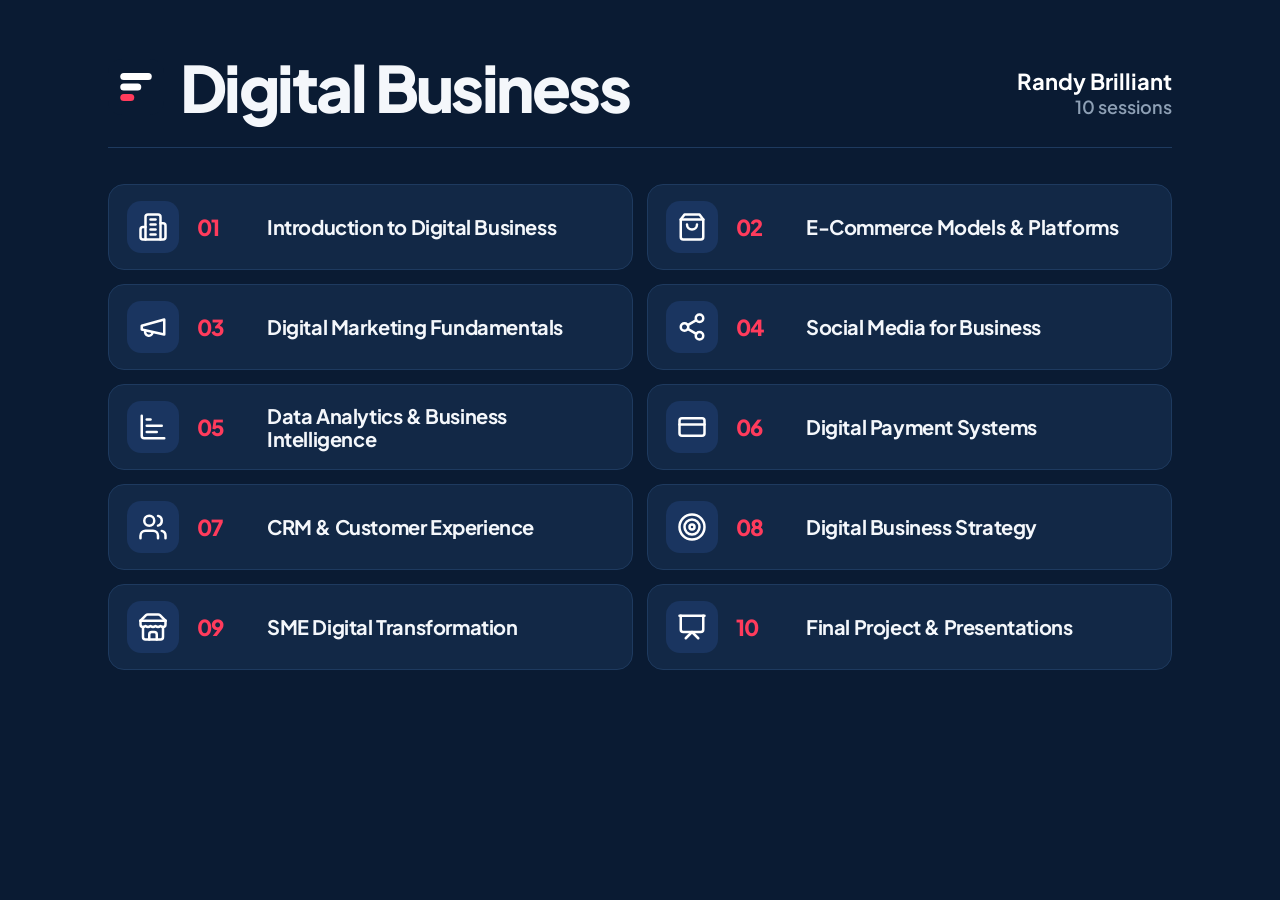
==== commit 76f871d7: "Fix icon rendering and title-funnel contrast Lucide marks now load as images so tiles are not empty " ====
--- a/index.html
+++ b/index.html
@@ -14,57 +14,57 @@
         <img src="assets/img/mark.svg" alt="Digital Business" width="48" height="48">
         <h1>Digital Business</h1>
       </div>
-      <p class="who"><strong>Randy Brilliant</strong>10 sessions</p>
+      <p class="who"><strong>Randy Brilliant</strong><span>10 sessions</span></p>
     </header>
 
     <section class="session-grid" aria-label="Sessions">
       <a class="session-card" href="sessions/01.html">
-        <span class="glyph"><span class="ico" style="--ico:url('assets/icons/building-2.svg')"></span></span>
+        <span class="glyph"><img class="ico-img" src="assets/icons/building-2.svg" alt=""></span>
         <span class="num">01</span>
         <h3>Introduction to Digital Business</h3>
       </a>
       <a class="session-card" href="sessions/02.html">
-        <span class="glyph"><span class="ico" style="--ico:url('assets/icons/shopping-bag.svg')"></span></span>
+        <span class="glyph"><img class="ico-img" src="assets/icons/shopping-bag.svg" alt=""></span>
         <span class="num">02</span>
         <h3>E-Commerce Models &amp; Platforms</h3>
       </a>
       <a class="session-card" href="sessions/03.html">
-        <span class="glyph"><span class="ico" style="--ico:url('assets/icons/megaphone.svg')"></span></span>
+        <span class="glyph"><img class="ico-img" src="assets/icons/megaphone.svg" alt=""></span>
         <span class="num">03</span>
         <h3>Digital Marketing Fundamentals</h3>
       </a>
       <a class="session-card" href="sessions/04.html">
-        <span class="glyph"><span class="ico" style="--ico:url('assets/icons/share-2.svg')"></span></span>
+        <span class="glyph"><img class="ico-img" src="assets/icons/share-2.svg" alt=""></span>
         <span class="num">04</span>
         <h3>Social Media for Business</h3>
       </a>
       <a class="session-card" href="sessions/05.html">
-        <span class="glyph"><span class="ico" style="--ico:url('assets/icons/chart-bar.svg')"></span></span>
+        <span class="glyph"><img class="ico-img" src="assets/icons/chart-bar.svg" alt=""></span>
         <span class="num">05</span>
         <h3>Data Analytics &amp; Business Intelligence</h3>
       </a>
       <a class="session-card" href="sessions/06.html">
-        <span class="glyph"><span class="ico" style="--ico:url('assets/icons/credit-card.svg')"></span></span>
+        <span class="glyph"><img class="ico-img" src="assets/icons/credit-card.svg" alt=""></span>
         <span class="num">06</span>
         <h3>Digital Payment Systems</h3>
       </a>
       <a class="session-card" href="sessions/07.html">
-        <span class="glyph"><span class="ico" style="--ico:url('assets/icons/users.svg')"></span></span>
+        <span class="glyph"><img class="ico-img" src="assets/icons/users.svg" alt=""></span>
         <span class="num">07</span>
         <h3>CRM &amp; Customer Experience</h3>
       </a>
       <a class="session-card" href="sessions/08.html">
-        <span class="glyph"><span class="ico" style="--ico:url('assets/icons/target.svg')"></span></span>
+        <span class="glyph"><img class="ico-img" src="assets/icons/target.svg" alt=""></span>
         <span class="num">08</span>
         <h3>Digital Business Strategy</h3>
       </a>
       <a class="session-card" href="sessions/09.html">
-        <span class="glyph"><span class="ico" style="--ico:url('assets/icons/store.svg')"></span></span>
+        <span class="glyph"><img class="ico-img" src="assets/icons/store.svg" alt=""></span>
         <span class="num">09</span>
         <h3>SME Digital Transformation</h3>
       </a>
       <a class="session-card" href="sessions/10.html">
-        <span class="glyph"><span class="ico" style="--ico:url('assets/icons/presentation.svg')"></span></span>
+        <span class="glyph"><img class="ico-img" src="assets/icons/presentation.svg" alt=""></span>
         <span class="num">10</span>
         <h3>Final Project &amp; Presentations</h3>
       </a>
--- a/assets/css/deck.css
+++ b/assets/css/deck.css
@@ -209,14 +209,18 @@
   background: var(--accent);
 }
 
-.ico {
-  display: inline-block;
-  width: 1em;
-  height: 1em;
-  background: currentColor;
-  -webkit-mask: var(--ico) center / contain no-repeat;
-  mask: var(--ico) center / contain no-repeat;
+.ico-img {
+  width: 1.15em;
+  height: 1.15em;
+  display: block;
   flex: 0 0 auto;
+}
+.glyph .ico-img,
+.session-card .glyph .ico-img,
+.brand .ico-img {
+  width: 30px;
+  height: 30px;
+  filter: brightness(0) invert(1);
 }
 
 .brand {
@@ -435,6 +439,7 @@
   text-transform: uppercase;
 }
 .bar.w1 .track { width: 100%; background: #0A1B33; }
+.slide.ink .bar.w1 .track { background: #F4F7FB; color: #0A1B33; }
 .bar.w2 .track { width: 82%; background: #1F6FEB; }
 .bar.w3 .track { width: 64%; background: #FF3B5C; }
 .bar.w4 .track { width: 46%; background: #E39B00; }
@@ -612,6 +617,8 @@
   padding-bottom: 28px;
   border-bottom: 1px solid #1E3A5F;
 }
+.hub-hero > div { display: flex; align-items: center; gap: 16px; }
+.hub-hero img { width: 56px; height: 56px; }
 .hub-hero h1 {
   font-size: clamp(40px, 6vw, 64px);
   letter-spacing: -0.04em;
@@ -623,6 +630,7 @@
   text-align: right;
 }
 .hub-hero .who strong { display: block; color: #fff; font-size: 22px; }
+.hub-hero .who span { display: block; }
 .session-grid {
   display: grid;
   grid-template-columns: repeat(2, 1fr);
